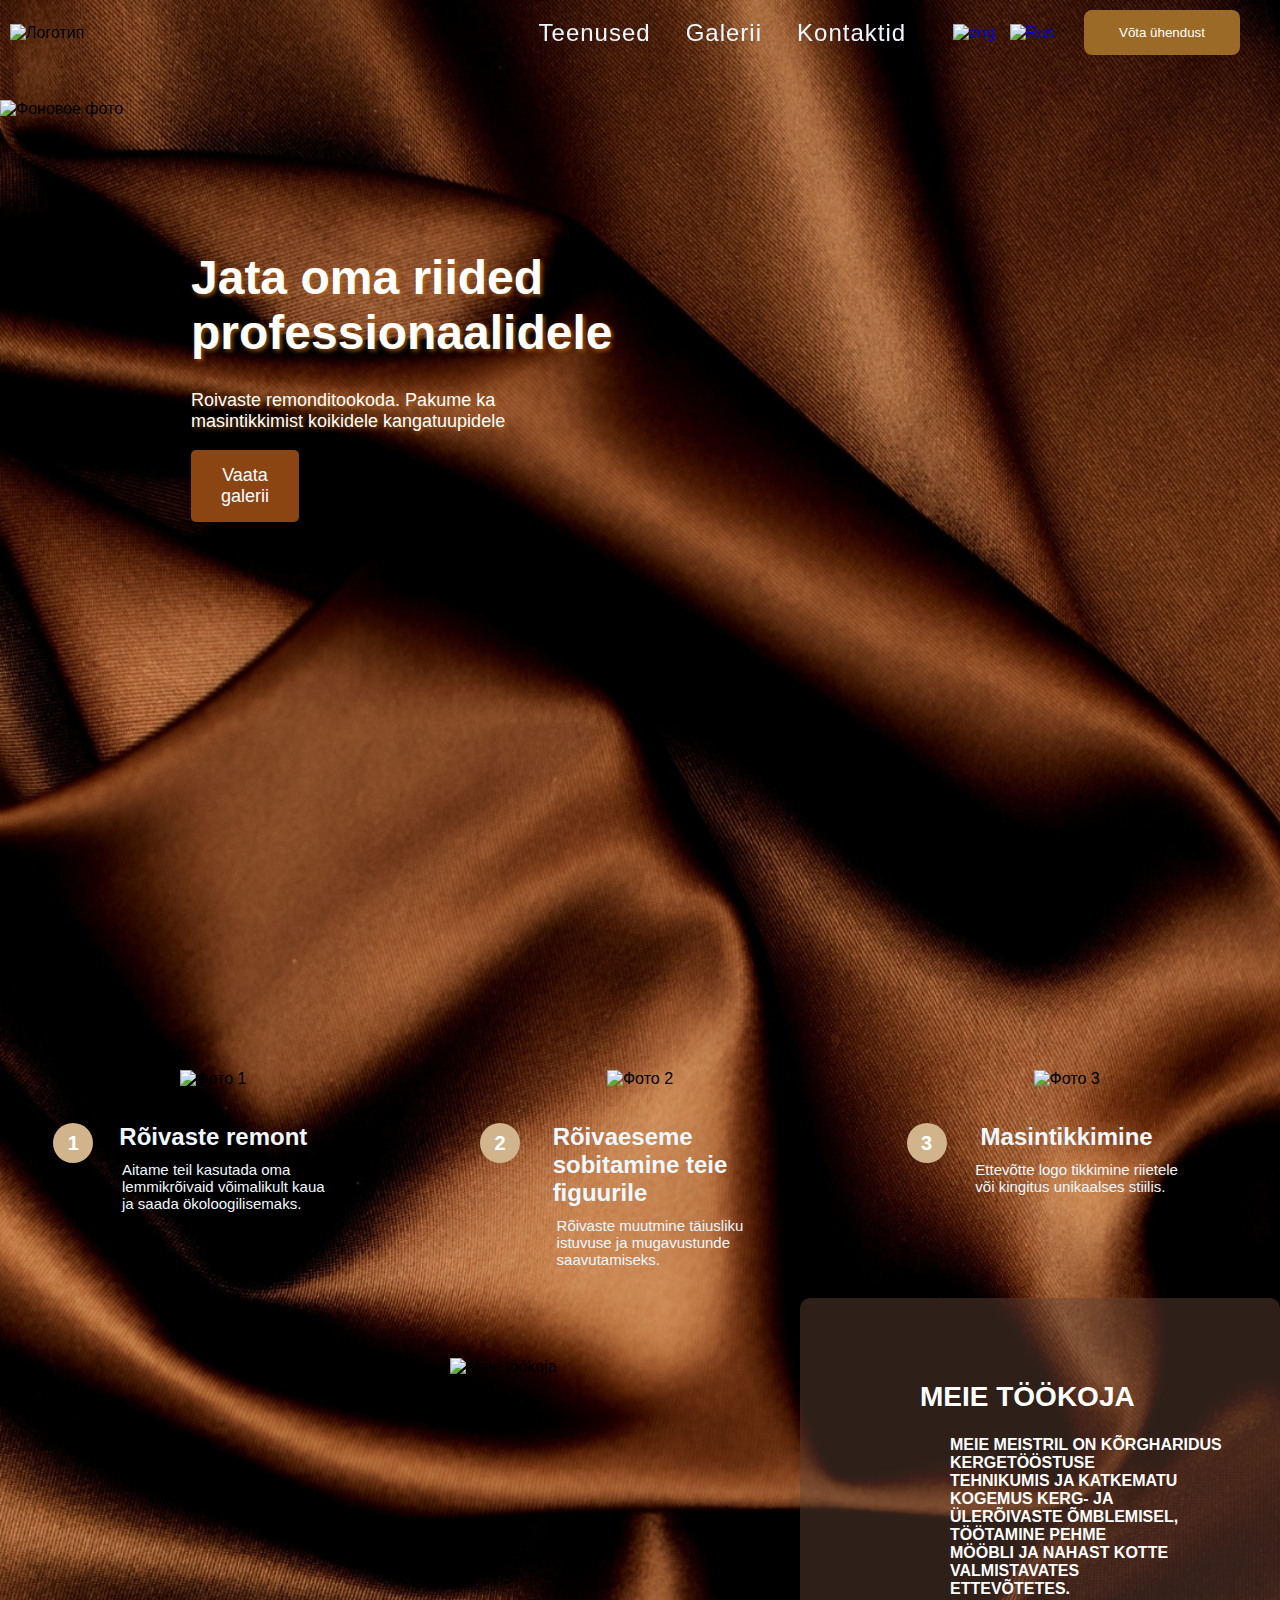
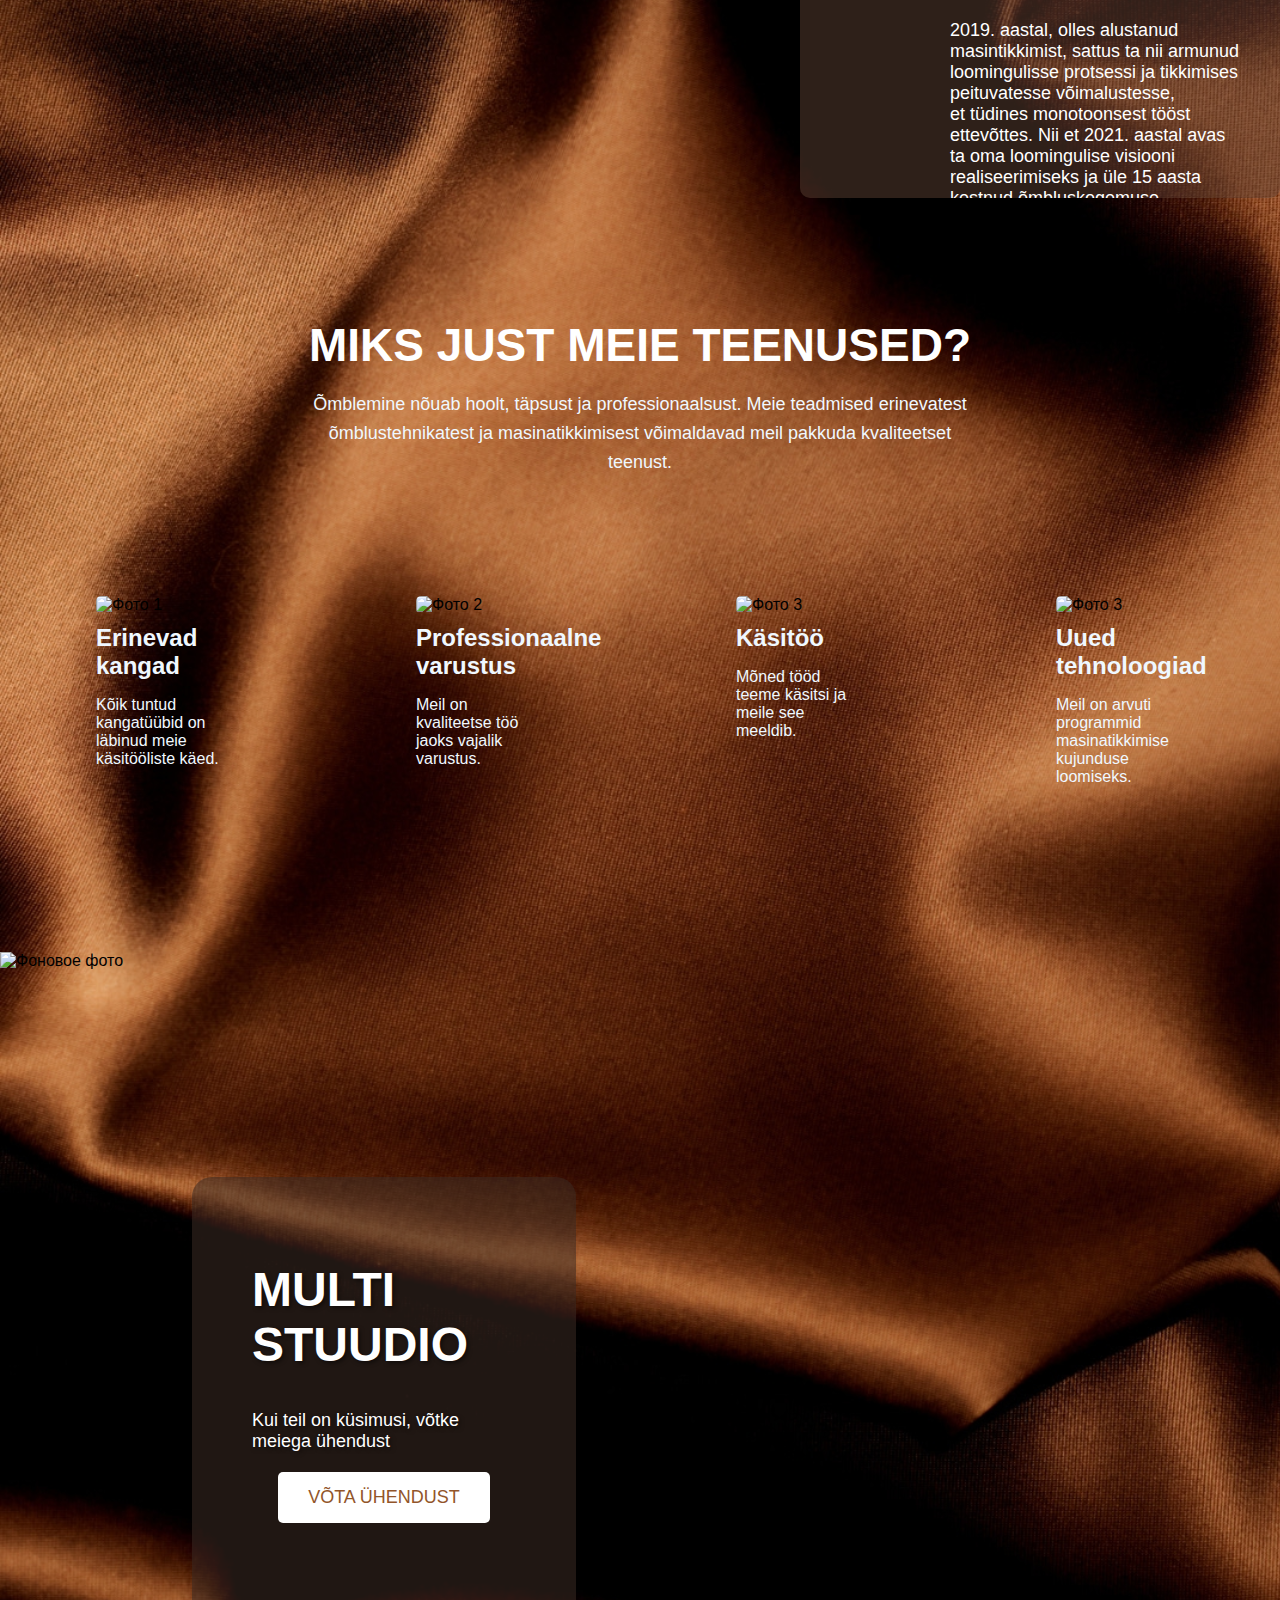
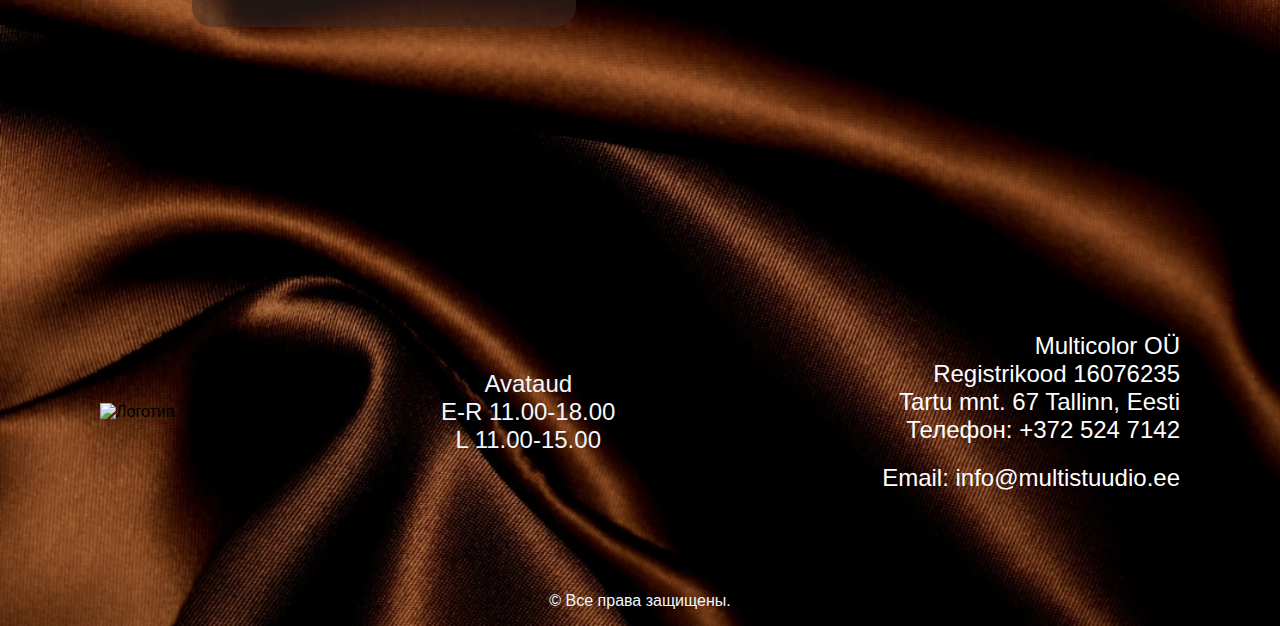
==== index.html @ aba57569 "Update and rename index.php to index.html" ====
<!DOCTYPE html>
<html lang="et">

<head>
    <meta charset="UTF-8">
    <meta name="viewport" content="width=device-width, initial-scale=1.0">
    <link rel="stylesheet" href="css/index.css">
    <title>Multicolor</title>
    <style>
        
    </style>
</head>

<body>
<!--<div id="video-container">
        <video id="myVideo" width="80%" height="auto" autoplay muted loop>
            <source src="pictures/multicolor Render.mp4" type="video/mp4">
            Your browser does not support the video tag.
        </video>
    </div>-->

    <header>
        <img src="logo/multicolor white.png" alt="Логотип" id="logo">
        <nav>
            <!--<a href="#">Avaleht</a>-->
            <!--<a href="#">Meist</a>-->
            <a href="#">Teenused</a>
            <a href="#">Galerii</a>
            <a href="#">Kontaktid</a>
        </nav>

        <a href="#" onclick="changeLanguage('ru')" class="language-link" id="ruLink">
        <img src="logo/russia.png" alt="Rus" class="flag-icon">
        </a>
        <a href="#" onclick="changeLanguage('en')" class="language-link" id="enLink">
        <img src="logo/united-kingdom.png" alt="eng"  class="flag-icon">
        </a>

        <button id="contact-button" onclick="openContactPage()">Võta ühendust</button>
    </header>


    <div id="gallery">
        <div class="background-photo">
            <img src="pictures/lg!yrd.jpg" alt="Фоновое фото">
            <div class="photo-overlay">
                <div class="photo-text">Jata oma riided<br> professionaalidele</div>
                <p class="text-photo">Roivaste remonditookoda. Pakume ka<br> masintikkimist koikidele kangatuupidele</p>
                <button id="gallery-button">Vaata galerii</button>
            </div>
        </div>
    </div>

<!-- первый блок с тремя фотографиями -->
<div class="photo-container">
    <div class="photo">
        
        <img src="pictures/remont.png" alt="Фото 1">
        <div class="photo-circle">1</div>
        <div class="photo-text1">Rõivaste remont</div>
        <p>Aitame teil kasutada oma<br> lemmikrõivaid võimalikult kaua<br> ja saada ökoloogilisemaks.</p>
    </div>
    <div class="photo">
        <img src="pictures/figura.png" alt="Фото 2">
        <div class="photo-circle">2</div>
        <div class="photo-text1">Rõivaeseme<br> sobitamine teie<br> figuurile</div>
        <p>Rõivaste muutmine täiusliku<br> istuvuse ja mugavustunde<br> saavutamiseks.</p>
    </div>
    <div class="photo">
        <img src="pictures/embroid.png" alt="Фото 3">
        <div class="photo-circle">3</div>
        <div class="photo-text1">Masintikkimine</div>
        <p>Ettevõtte logo tikkimine riietele<br> või kingitus unikaalses stiilis.</p>
    </div>
</div>

<div class="side-by-side-block">
    <div class="image-container">
        <img src="pictures/too.png" alt="Meie töökoja">
    </div>
    <div class="side-by-side-content">
        <div class="side-by-side-text">
            <h2>Meie töökoja</h2>
            <h4>Meie meistril on kõrgharidus kergetööstuse<br> tehnikumis ja katkematu kogemus kerg- ja<br> ülerõivaste õmblemisel, töötamine pehme<br> mööbli ja nahast kotte valmistavates<br> ettevõtetes.</h4>
            <p>2019. aastal, olles alustanud masintikkimist, sattus ta nii armunud<br> loomingulisse protsessi ja tikkimises peituvatesse võimalustesse,<br> et tüdines monotoonsest tööst ettevõttes. Nii et 2021. aastal avas<br> ta oma loomingulise visiooni realiseerimiseks ja üle 15 aasta<br> kestnud õmbluskogemuse kasutamiseks autoriõmblustöökoja.</p>
        </div>
        <button class="vaata-button">Vaata rohkem</button>
    </div>
</div>




        <!-- блок с заголовком и текстом по середине блока -->
        <div class="centered-block">
            <h2>Miks just meie teenused?</h2>
            <p>Õmblemine nõuab hoolt, täpsust ja professionaalsust. Meie teadmised erinevatest<br> õmblustehnikatest ja
                 masinatikkimisest võimaldavad meil pakkuda kvaliteetset<br> teenust.</p>
        </div>
    </div>

    <div class="photo-container1">
            <div class="photo1">
                <img src="pictures/zaplatka.png" alt="Фото 1">
                
                <div class="photo-text2">Erinevad kangad</div>
                <p style="color:aliceblue;">Kõik tuntud kangatüübid on läbinud meie käsitööliste käed.</p>
            </div>
            <div class="photo1">
                <img src="pictures/masqnka.png" alt="Фото 2">
                <div class="photo-text2">Professionaalne varustus</div>
                <p style="color:aliceblue;">Meil on kvaliteetse töö jaoks vajalik varustus.</p>
            </div>
            <div class="photo1">
                <img src="pictures/igla.png" alt="Фото 3">
                <div class="photo-text2">Käsitöö</div>
                <p style="color:aliceblue;">Mõned tööd teeme käsitsi ja meile see meeldib.</p>
            </div>
            <div class="photo1">
                <img src="pictures/noznicq.png" alt="Фото 3">
                <div class="photo-text2">Uued tehnoloogiad</div>
                <p style="color:aliceblue;">Meil on arvuti programmid masinatikkimise kujunduse loomiseks.</p>
            </div>
            <!--<div class="photo1">
                <img src="pictures/maniken.png" alt="Фото 3">
                <div class="photo-text2">Tagasiside</div>
                <p style="color:aliceblue;">Kasutame kaasaegset tehnoloogiat klientidega suhtlemiseks.</p>
            </div>-->
        </div>


        <div id="gallery3">
        <div class="background-photo3">
            <img src="pictures/lg!yrd.jpg" alt="Фоновое фото">
            <div class="photo-overlay3">
                <div class="photo-text3">MULTI STUUDIO</div>
                <p class="text-photo3">Kui teil on küsimusi, võtke meiega ühendust</p>
                <button id="gallery-button3">VÕTA ÜHENDUST</button>
            </div>
        </div>
    </div>
    

    <footer>
        <div class="footer-content">
            <div class="footer-logo">
                <!-- Замените src на путь к вашему логотипу -->
                <img src="./logo/Multicolor-Logo-Main-Small.png" alt="Логотип">
            </div>
            <p style="font-size: 24px; color:aliceblue;">Avataud<br>E-R 11.00-18.00<br> L 11.00-15.00</p>
            <div class="footer-data">
                <p>Multicolor OÜ</p>
                <p>Registrikood 16076235</p>
                <p>Tartu mnt. 67 Tallinn, Eesti</p>
                <p>Телефон: +372 524 7142</p>
                <p>Email: info@multistuudio.ee</p>
            </div>
        </div>
    </footer>
    <p class="text-center">&copy; <?php echo date("Y"); ?> Все права защищены.</p>

    <script src="js/index.js" defer></script>
</body>
</html>
---- css/index.css ----
body {
    font-family: Arial, sans-serif;
    margin: 0;
    padding: 0;
    box-sizing: border-box;
    background-color: #f8f8f8;
    background-image: url('tkan-korichnevaya-tekstura3.jpg'); /* Путь к изображению */
    background-size: cover; /* Растягиваем изображение, чтобы покрыть всю область */
    /*background-position: center; /* Позиционируем изображение по центру */
    /*background-repeat: no-repeat; /* Запрещаем повторение изображения */
}
/*video vna4ale*/
#video-container {
    position: fixed;
    top: 0;
    left: 0;
    width: 100%;
    height: 100%;
    z-index: 9999;
}

#myVideo {
    width: 100%;
    height: auto;
    object-fit: cover;
    transition: opacity 2s ease;
}

#content-container {
    position: relative;
    z-index: 1;
    background-color: #f8f8f8;
    padding-top: 50px; /* Поднимаем контент, чтобы он не перекрывался видео */
}

header {
    position: fixed;
    top: 0;
    left: 0;
    width: 100%;
    /*background-color: transparent;*/
    padding: 10px;
    display: flex;
    justify-content: space-between;
    align-items: center;
    z-index: 1;
    transition: background-color 0.3s ease;
}

#logo {
    width: 200px;
    height: auto;
    margin-right: 50px;
}

nav {
    display: flex;
    font-size: 24px;

}

nav a {
    margin-right: 15px;
    text-decoration: none;
    color:aliceblue;
    font-family: 'Segoe UI', Tahoma, Geneva, Verdana, sans-serif; /* Пример красивого шрифта */
    letter-spacing: 1px; /* Расстояние между буквами */
    transition: color 0.3s ease; /* Плавное изменение цвета при наведении */
}

nav a:hover {
    color: #9c6a27; /* Цвет при наведении */
}


/* flag */
.language-links {
    display: flex;
}

.language-link {
    margin: -190px; /* Расстояние между флагами, настройте под ваши требования */
    transition: opacity 0.5s ease; /* Плавное изменение прозрачности при клике */
}

.flashing {
    animation: flashing 1s infinite alternate; /* Анимация для мигания */
}

@keyframes flashing {
    from {
        opacity: 1; /* Начальная прозрачность */
    }
    to {
        opacity: 0.5; /* Прозрачность при мигании */
    }
}

.flag-icon {
    width: 30px; /* Размер флага, можно настроить под ваши требования */
    height: auto;
}

#contact-button {
    background-color: #9c6a27; /* Светло-коричневый цвет */
    color: white;
    padding: 15px 35px; /* Увеличиваем размер кнопки */
    border: none;
    border-radius: 8px; /* Закругляем углы */
    cursor: pointer;
    margin-right: 50px; /* Уменьшаем отступ справа */
    transition: background-color 0.3s ease; /* Плавное изменение цвета при наведении */
}

#contact-button:hover {
    background-color: #8B4513; /* Изменяем цвет при наведении */
}

nav a:not(:last-child) {
    margin-right: 35px;
}

body.scrolled header {
    background-color: #604335;
}

/* Ваш стиль для заголовка и фона */
#gallery {
    position: relative;
    margin-top: 100px; /* Регулируйте значение согласно вашим потребностям */
}

.background-photo {
    position: relative;
    width: 100%;
    height: 100vh;
    overflow: hidden;
}

.background-photo img {
    width: 100%;
    height: auto;
    object-fit: cover;
}

.photo-overlay {
    position: absolute;
    top: 50%;
    left: 50%;
    transform: translate(-50%, -50%);
    text-align: center;
    color: #fff; /* белый текст, чтобы соответствовать фото */
}

.photo-text {
    font-size: 48px; /* Увеличиваем размер шрифта */
    font-weight: bold;
    margin-bottom: 30px; /* Увеличиваем отступ снизу */
    margin-right: 420px; /* Смещаем влево */
    margin-top: -300px; /* Поднимаем вверх (отрицательное значение) */
    color: #ffffff; /* Цвет текста (например, оранжевый) */
    text-shadow: 2px 2px 4px rgba(185, 103, 26, 0.781); /* Тень текста */
    text-align: justify; /* Выравниваем текст по ширине */
}

.text-photo {
    font-size: 18px; /* Увеличиваем размер шрифта */
    /*margin-bottom: 30px; /* Увеличиваем отступ снизу */
    margin-right: 220px; /* Смещаем влево */
    /*margin-top: -100px; /* Поднимаем вверх (отрицательное значение) */
    color: #ffffff; /* Цвет текста (например, оранжевый) */
    text-shadow: 2px 2px 4px rgba(185, 103, 26, 0.781); /* Тень текста */
    text-align: justify; /* Выравниваем текст по ширине */
}



#gallery-button {
    background-color: #8B4513;
    color: #fff;
    padding: 15px 30px;
    border: none;
    border-radius: 5px;
    cursor: pointer;
    font-size: 18px;
    margin-right: 790px; /* Смещаем влево */
    
}

/**/
.photo-container {
    display: flex;
    justify-content: space-around;
}

.photo {
    text-align: center;
    margin: 20px;
    display: flex;
    flex-direction: column;
    align-items: center;
}

.photo img {
    max-width: 50%;
    height: auto;
    margin-bottom: 15px; /* Отступ от картинки */
    margin-top: 50px;
}

.photo-circle {
    width: 40px;
    height: 40px;
    background-color: #D2B48C;
    color: white;
    border-radius: 50%;
    display: flex;
    justify-content: center;
    align-items: center;
    font-size: 20px;
    font-weight: bold;
    margin-right: 280px; /* Расстояние между цифрой и заголовком */
    margin-bottom: -50px;
    margin-top: 20px;
}

.photo-text1 {
    font-size: 24px;
    font-weight: bold;
    margin-top: 10px;
    text-align: center;
    text-align: justify;
    color:aliceblue;
}

.photo p {
    text-align: justify;
    margin: 10px 0;
    font-size: 15px;
   margin-left: 20px;
   color:aliceblue;
}

/* Пример использования красивого шрифта (вам нужно подключить этот шрифт к своему проекту) */
.photo-text1, .photo p {
    font-family: 'Segoe UI', Tahoma, Geneva, Verdana, sans-serif;
}


/**/
/* Ваш стиль для заголовка и фона */

.side-by-side-block {
    /*margin: 20px;*/
    background-color: #6043357a;
    border-radius: 10px;
    overflow: hidden;
    height: 500px; /* Высота увеличена, подберите значение по вашему желанию */
    margin-left: 800px; /*  отступ для смещения влево */
   
}
.side-by-side-content {
    flex: 1;
    display: flex;
    flex-direction: column;
    padding: 20px;
    margin-top: 40px;
    margin-left: 100px;
}


.image-container img {
    width: 440px;
    height: 300px;
    object-fit: cover;
    position: absolute; /* Добавлено позиционирование */
    left: 450px; /* Отрицательный отступ для выхода за пределы блока */
    margin-top: 60px;
}

.side-by-side-text {
    margin-bottom: 15px;
    color: white;
}
.side-by-side-text h4 {
    text-transform: uppercase;
    margin-left: 30px; /* Левый отступ для заголовка */
    color: white;
}


.side-by-side-text h2 {
    font-size: 28px;
    text-transform: uppercase;
    color: white;
}

.side-by-side-text p {
    font-size: 18px;
    margin-left: 30px; /* Левый отступ для заголовка */
    color: white;
}

.vaata-button {
    background-color: #D2B48C;
    color: white;
    padding: 14px 26px; /* Уменьшил отступы кнопки */
    border: none;
    border-radius: 5px;
    cursor: pointer;
    font-size: 14px;
    align-self: flex-start; /* Размещаем кнопку в начале блока (под текстом) */
    transition: background-color 0.3s ease;
}

.vaata-button:hover {
    background-color: #B08E57;
}


/* Ваш стиль для заголовка и фона */

.centered-block {
    text-align: center;
    margin-top: 120px;
    margin-bottom: 120px;
}

.centered-block h2 {
    font-size: 46px;
    font-weight: bold;
    color: #ffffff; /* Коричневый цвет, соответствующий заголовку */
    margin-bottom: 10px;
    font-family: 'Arial', sans-serif; /* Шрифт заголовка */
    text-transform: uppercase; /* Преобразование текста заголовка в верхний регистр */
    

}

.centered-block p {
    font-size: 18px;
    margin-bottom: 20px;
    line-height: 1.6; /* Междустрочный интервал для лучшей читаемости */
    color:aliceblue; /* Цвет текста */
    font-family: 'Helvetica', sans-serif; /* Шрифт текста */
}

/**/
.photo-container1 {
    display: flex;
    justify-content: space-around;
    flex-wrap: wrap;
    margin-top: 20px;
}

.photo1 {
    width: 10%;
    margin-bottom: 50px;
}

.photo1 img {
    width: 50%;
    height: auto;
    border-radius: 5px;
}

.photo-text2 {
    margin-top: 10px;
    font-size: 24px;
    font-weight: bold;
    color:aliceblue;
}

.small-text1 {
    font-size: 18px;
}

/*иконки с текстом */
#gallery3 {
    position: relative;
    margin-top: 100px;
}

.background-photo3 {
    position: relative;
    width: 100%;
    height: 100vh;
    overflow: hidden;
}

.background-photo3 img {
    width: 100%;
    height: auto;
    object-fit: cover;
}

.photo-overlay3 {
    position: absolute;
    top: 25%;
    left: 15%; /* Отступ от левого края на 25% ширины фотографии */
    width: 30%; /* 50% ширины фотографии */
    height: 50%; /* 100% высоты фотографии */
    background-color: rgba(60, 43, 35, 0.541); /* Черный полупрозрачный фон */
    display: flex;
    flex-direction: column;
    justify-content: center;
    align-items: center; /* Центрируем по обеим осям */
    padding: 60px;
    box-sizing: border-box;
    border-radius: 20px; /* Задаем радиус для полукруглых углов */
}

.overlay-container {
    background-color: #8B4513; /* Цвет заднего фона внутри квадрата */
    padding: 20px;
    border-radius: 10px; /* Закругленные углы */
    box-sizing: border-box;
}

.photo-text3,
.text-photo3,
#gallery-button3 {
    margin-bottom: 20px;
    color: #fff;
}

.photo-text3 {
    font-size: 48px;
    font-weight: bold;
    text-shadow: 2px 2px 4px rgba(0, 0, 0, 0.5);
}

.text-photo3 {
    font-size: 18px;
    text-shadow: 2px 2px 4px rgba(0, 0, 0, 0.5);
}

#gallery-button3 {
    background-color: #fff;
    color: #92552a;
    padding: 15px 30px;
    border: none;
    border-radius: 5px;
    cursor: pointer;
    font-size: 18px;
    transition: background-color 0.3s ease;
}

#gallery-button3:hover {
    background-color: #654321;
}

/* Ваш стиль для заголовка и фона */
footer {
    background-color: #f8f8f800; /* Цвет фона футера */
    padding: 80px 100px;
    text-align: center;
}

.footer-content {
    display: flex;
    justify-content: space-between;
    align-items: center;
}

.footer-logo img {
    max-width: 400px; /* Регулируйте размер логотипа */
}

.footer-data {
    text-align: right;
}

.footer-data p {
    margin: 0;
    font-size: 24px;
    color: #ffffff; /* Цвет текста футера */
}

footer p:last-child {
    margin-top: 20px; /* Добавляет отступ между блоками */
}

.text-center {
    text-align: center;
    margin-top: 20px; /* Если нужен отступ сверху */
    color:aliceblue;
}
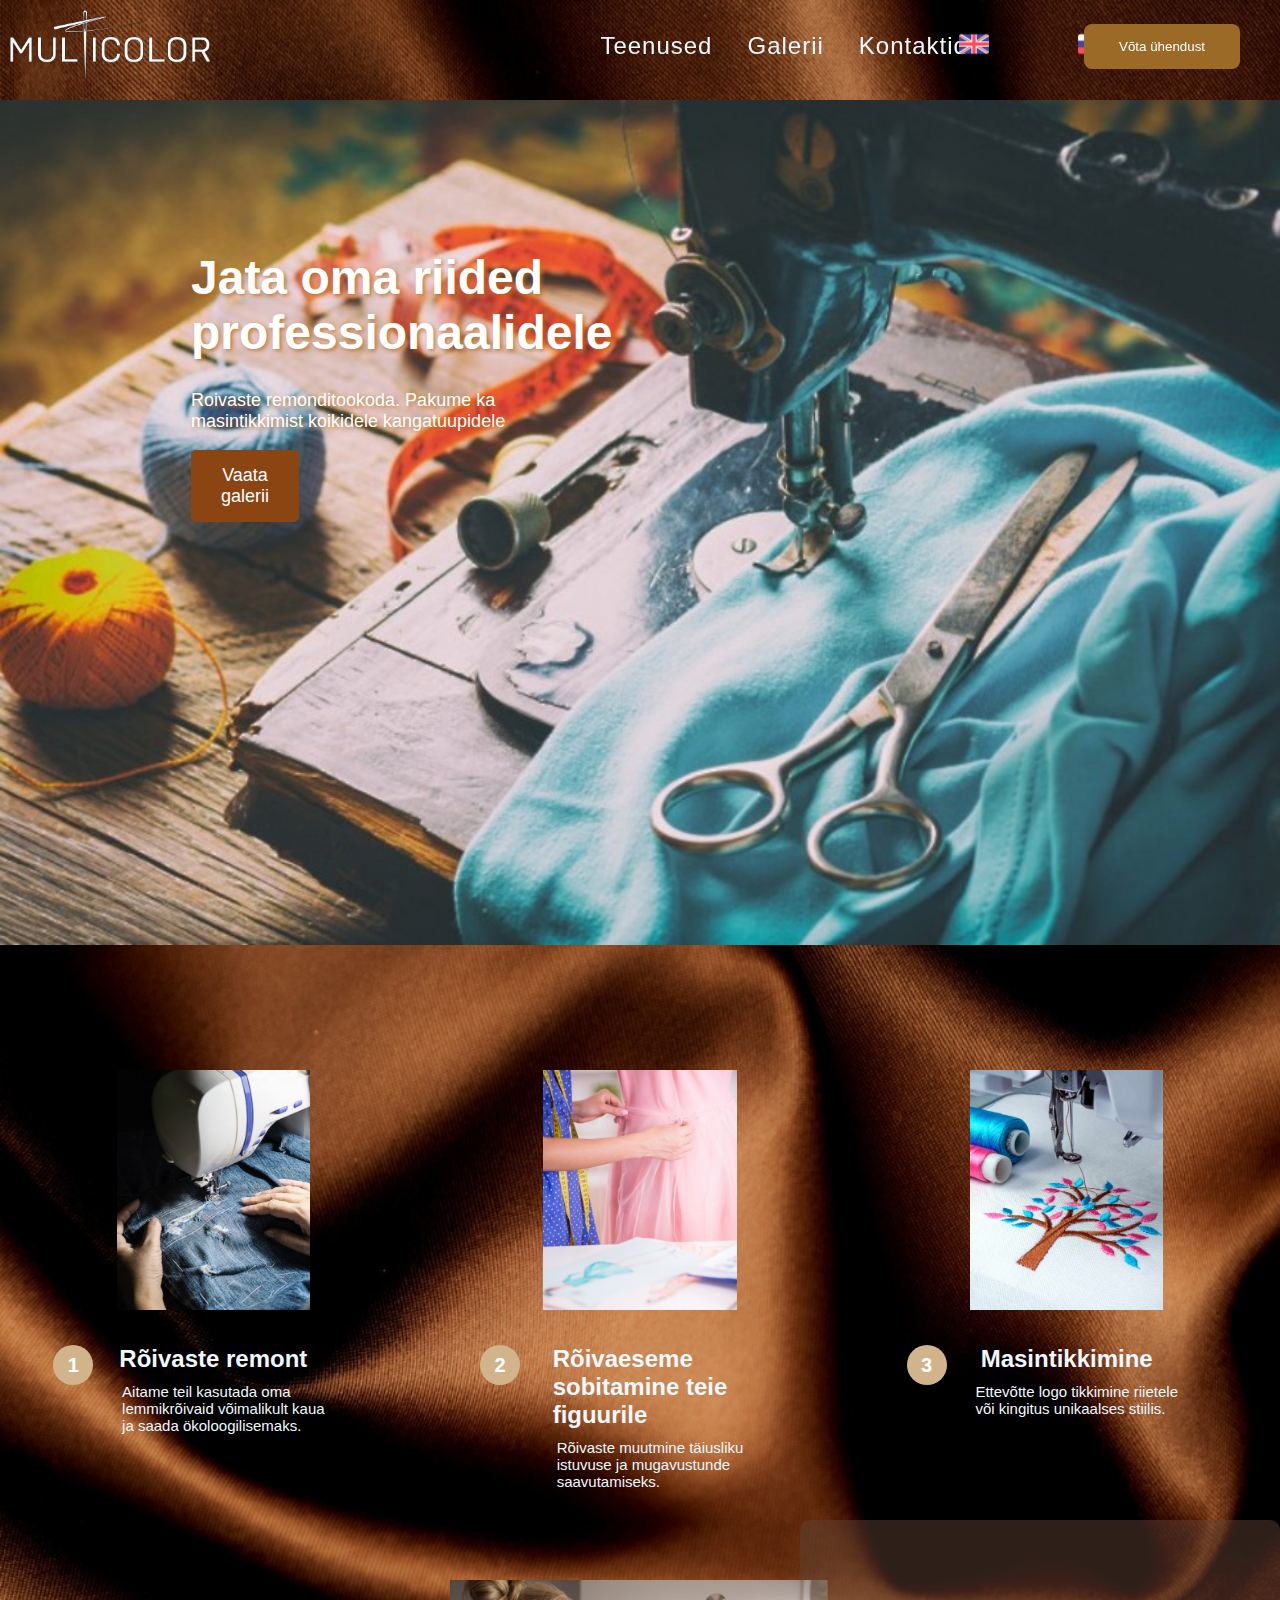
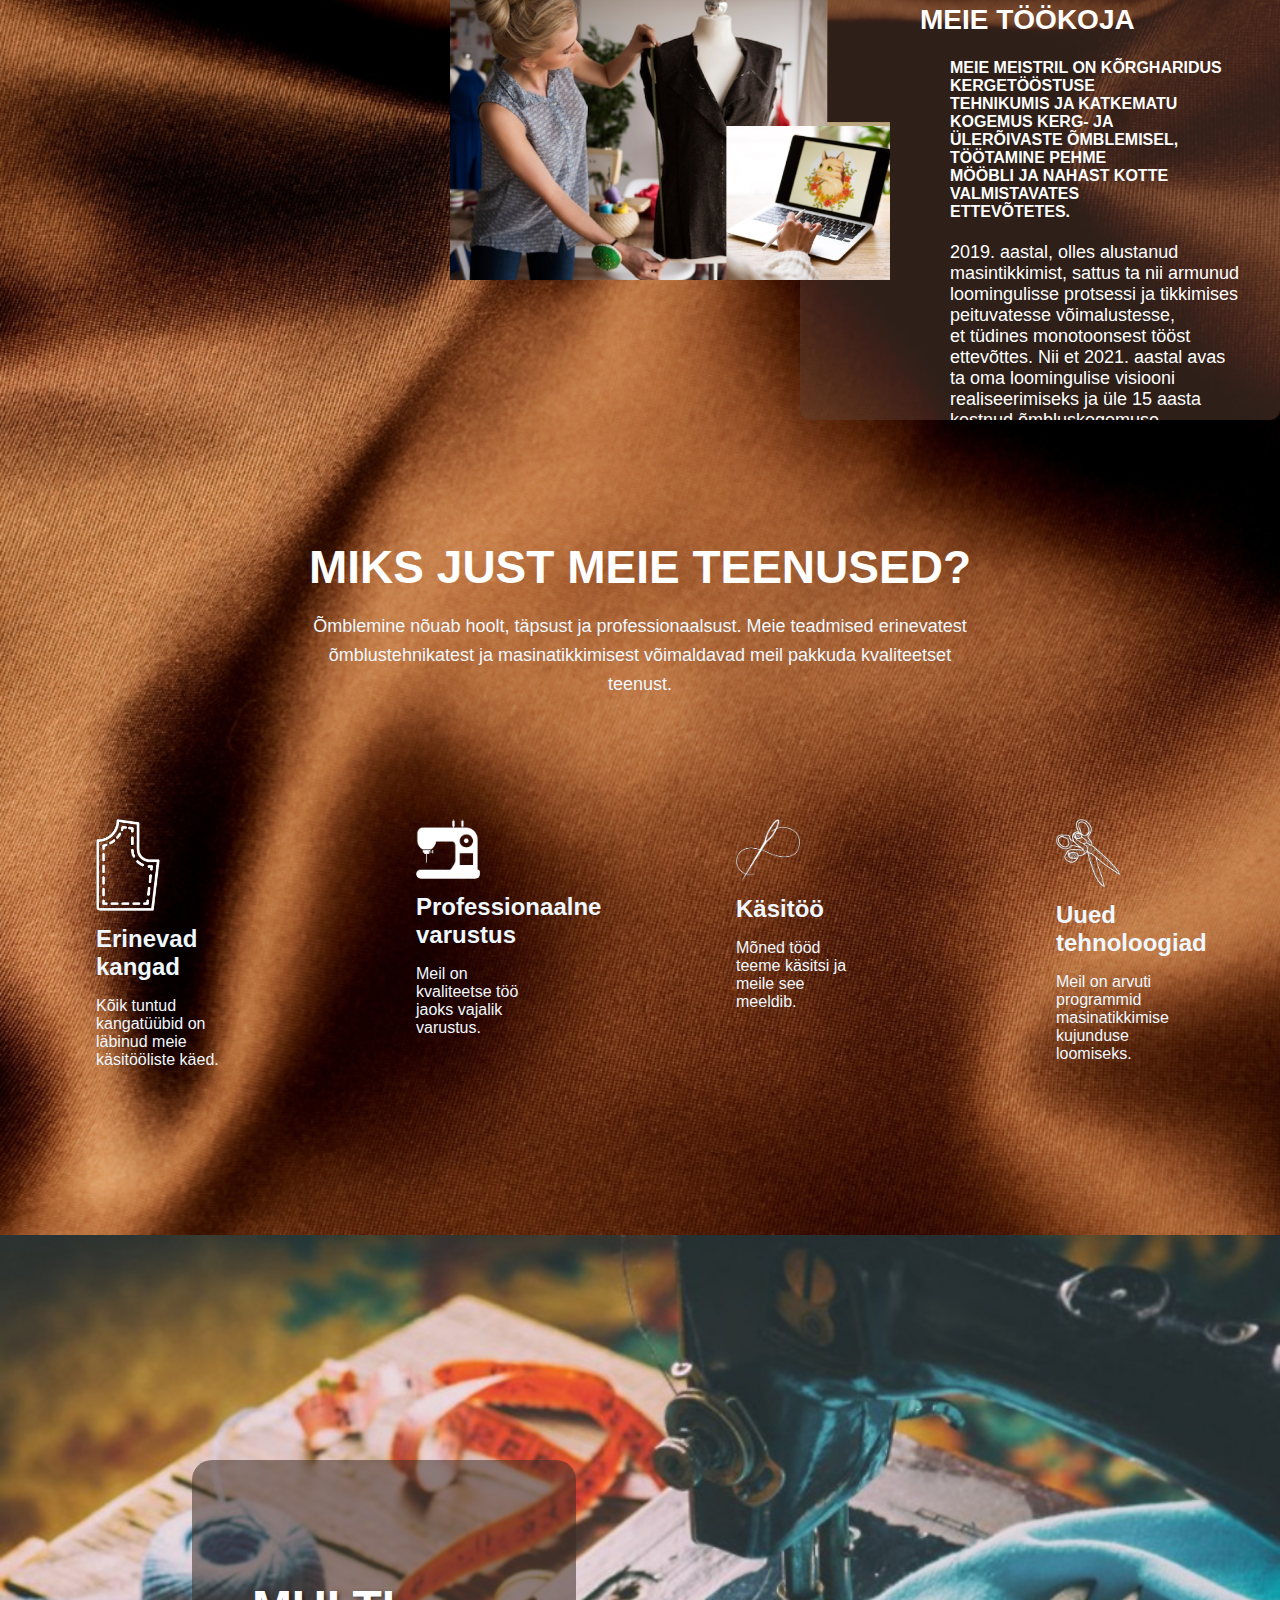
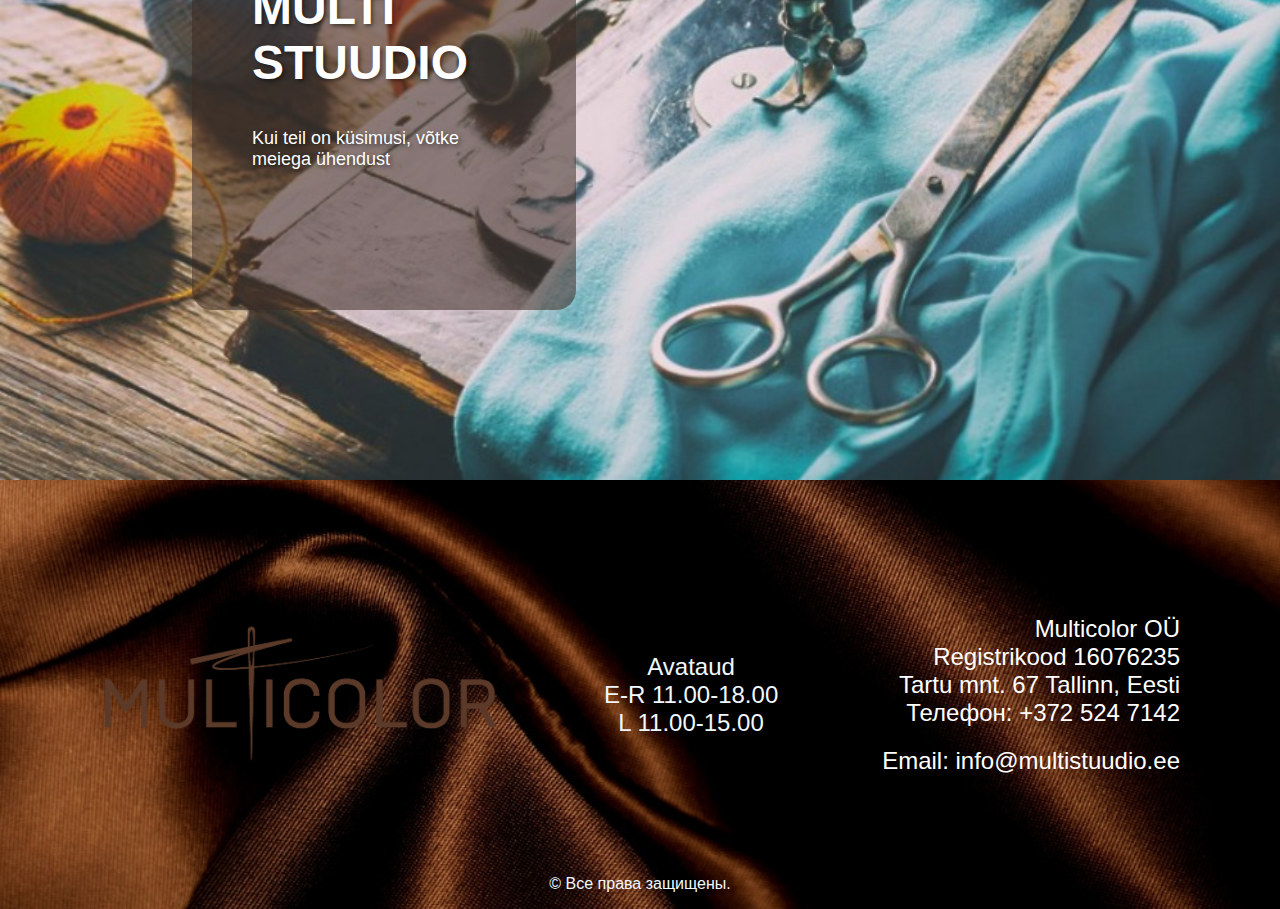
==== commit b472df3a: "Update and rename index.php to index.html" ====
--- a/index.html
+++ b/index.html
@@ -20,13 +20,15 @@
     </div>-->
 
     <header>
-        <img src="logo/multicolor white.png" alt="Логотип" id="logo">
+    <a href="index.php">
+    <img src="logo/multicolor white.png" alt="Логотип" id="logo">
+    </a>
         <nav>
             <!--<a href="#">Avaleht</a>-->
             <!--<a href="#">Meist</a>-->
-            <a href="#">Teenused</a>
-            <a href="#">Galerii</a>
-            <a href="#">Kontaktid</a>
+            <a href="teenused.php">Teenused</a>
+            <a href="galleri.php">Galerii</a>
+            <a href="kontaktid.php">Kontaktid</a>
         </nav>
 
         <a href="#" onclick="changeLanguage('ru')" class="language-link" id="ruLink">
@@ -84,7 +86,9 @@
             <h4>Meie meistril on kõrgharidus kergetööstuse<br> tehnikumis ja katkematu kogemus kerg- ja<br> ülerõivaste õmblemisel, töötamine pehme<br> mööbli ja nahast kotte valmistavates<br> ettevõtetes.</h4>
             <p>2019. aastal, olles alustanud masintikkimist, sattus ta nii armunud<br> loomingulisse protsessi ja tikkimises peituvatesse võimalustesse,<br> et tüdines monotoonsest tööst ettevõttes. Nii et 2021. aastal avas<br> ta oma loomingulise visiooni realiseerimiseks ja üle 15 aasta<br> kestnud õmbluskogemuse kasutamiseks autoriõmblustöökoja.</p>
         </div>
+        <a href="galleri.php">
         <button class="vaata-button">Vaata rohkem</button>
+        </a>
     </div>
 </div>
 
@@ -135,7 +139,7 @@
             <div class="photo-overlay3">
                 <div class="photo-text3">MULTI STUUDIO</div>
                 <p class="text-photo3">Kui teil on küsimusi, võtke meiega ühendust</p>
-                <button id="gallery-button3">VÕTA ÜHENDUST</button>
+                <!--<button id="gallery-button3">VÕTA ÜHENDUST</button>-->
             </div>
         </div>
     </div>
@@ -145,7 +149,9 @@
         <div class="footer-content">
             <div class="footer-logo">
                 <!-- Замените src на путь к вашему логотипу -->
+                <a href="index.php">
                 <img src="./logo/Multicolor-Logo-Main-Small.png" alt="Логотип">
+                </a>
             </div>
             <p style="font-size: 24px; color:aliceblue;">Avataud<br>E-R 11.00-18.00<br> L 11.00-15.00</p>
             <div class="footer-data">
--- a/css/index.css
+++ b/css/index.css
@@ -1,488 +1,488 @@
-body {
-    font-family: Arial, sans-serif;
-    margin: 0;
-    padding: 0;
-    box-sizing: border-box;
-    background-color: #f8f8f8;
-    background-image: url('tkan-korichnevaya-tekstura3.jpg'); /* Путь к изображению */
-    background-size: cover; /* Растягиваем изображение, чтобы покрыть всю область */
-    /*background-position: center; /* Позиционируем изображение по центру */
-    /*background-repeat: no-repeat; /* Запрещаем повторение изображения */
-}
-/*video vna4ale*/
-#video-container {
-    position: fixed;
-    top: 0;
-    left: 0;
-    width: 100%;
-    height: 100%;
-    z-index: 9999;
-}
-
-#myVideo {
-    width: 100%;
-    height: auto;
-    object-fit: cover;
-    transition: opacity 2s ease;
-}
-
-#content-container {
-    position: relative;
-    z-index: 1;
-    background-color: #f8f8f8;
-    padding-top: 50px; /* Поднимаем контент, чтобы он не перекрывался видео */
-}
-
-header {
-    position: fixed;
-    top: 0;
-    left: 0;
-    width: 100%;
-    /*background-color: transparent;*/
-    padding: 10px;
-    display: flex;
-    justify-content: space-between;
-    align-items: center;
-    z-index: 1;
-    transition: background-color 0.3s ease;
-}
-
-#logo {
-    width: 200px;
-    height: auto;
-    margin-right: 50px;
-}
-
-nav {
-    display: flex;
-    font-size: 24px;
-
-}
-
-nav a {
-    margin-right: 15px;
-    text-decoration: none;
-    color:aliceblue;
-    font-family: 'Segoe UI', Tahoma, Geneva, Verdana, sans-serif; /* Пример красивого шрифта */
-    letter-spacing: 1px; /* Расстояние между буквами */
-    transition: color 0.3s ease; /* Плавное изменение цвета при наведении */
-}
-
-nav a:hover {
-    color: #9c6a27; /* Цвет при наведении */
-}
-
-
-/* flag */
-.language-links {
-    display: flex;
-}
-
-.language-link {
-    margin: -190px; /* Расстояние между флагами, настройте под ваши требования */
-    transition: opacity 0.5s ease; /* Плавное изменение прозрачности при клике */
-}
-
-.flashing {
-    animation: flashing 1s infinite alternate; /* Анимация для мигания */
-}
-
-@keyframes flashing {
-    from {
-        opacity: 1; /* Начальная прозрачность */
-    }
-    to {
-        opacity: 0.5; /* Прозрачность при мигании */
-    }
-}
-
-.flag-icon {
-    width: 30px; /* Размер флага, можно настроить под ваши требования */
-    height: auto;
-}
-
-#contact-button {
-    background-color: #9c6a27; /* Светло-коричневый цвет */
-    color: white;
-    padding: 15px 35px; /* Увеличиваем размер кнопки */
-    border: none;
-    border-radius: 8px; /* Закругляем углы */
-    cursor: pointer;
-    margin-right: 50px; /* Уменьшаем отступ справа */
-    transition: background-color 0.3s ease; /* Плавное изменение цвета при наведении */
-}
-
-#contact-button:hover {
-    background-color: #8B4513; /* Изменяем цвет при наведении */
-}
-
-nav a:not(:last-child) {
-    margin-right: 35px;
-}
-
-body.scrolled header {
-    background-color: #604335;
-}
-
-/* Ваш стиль для заголовка и фона */
-#gallery {
-    position: relative;
-    margin-top: 100px; /* Регулируйте значение согласно вашим потребностям */
-}
-
-.background-photo {
-    position: relative;
-    width: 100%;
-    height: 100vh;
-    overflow: hidden;
-}
-
-.background-photo img {
-    width: 100%;
-    height: auto;
-    object-fit: cover;
-}
-
-.photo-overlay {
-    position: absolute;
-    top: 50%;
-    left: 50%;
-    transform: translate(-50%, -50%);
-    text-align: center;
-    color: #fff; /* белый текст, чтобы соответствовать фото */
-}
-
-.photo-text {
-    font-size: 48px; /* Увеличиваем размер шрифта */
-    font-weight: bold;
-    margin-bottom: 30px; /* Увеличиваем отступ снизу */
-    margin-right: 420px; /* Смещаем влево */
-    margin-top: -300px; /* Поднимаем вверх (отрицательное значение) */
-    color: #ffffff; /* Цвет текста (например, оранжевый) */
-    text-shadow: 2px 2px 4px rgba(185, 103, 26, 0.781); /* Тень текста */
-    text-align: justify; /* Выравниваем текст по ширине */
-}
-
-.text-photo {
-    font-size: 18px; /* Увеличиваем размер шрифта */
-    /*margin-bottom: 30px; /* Увеличиваем отступ снизу */
-    margin-right: 220px; /* Смещаем влево */
-    /*margin-top: -100px; /* Поднимаем вверх (отрицательное значение) */
-    color: #ffffff; /* Цвет текста (например, оранжевый) */
-    text-shadow: 2px 2px 4px rgba(185, 103, 26, 0.781); /* Тень текста */
-    text-align: justify; /* Выравниваем текст по ширине */
-}
-
-
-
-#gallery-button {
-    background-color: #8B4513;
-    color: #fff;
-    padding: 15px 30px;
-    border: none;
-    border-radius: 5px;
-    cursor: pointer;
-    font-size: 18px;
-    margin-right: 790px; /* Смещаем влево */
-    
-}
-
-/**/
-.photo-container {
-    display: flex;
-    justify-content: space-around;
-}
-
-.photo {
-    text-align: center;
-    margin: 20px;
-    display: flex;
-    flex-direction: column;
-    align-items: center;
-}
-
-.photo img {
-    max-width: 50%;
-    height: auto;
-    margin-bottom: 15px; /* Отступ от картинки */
-    margin-top: 50px;
-}
-
-.photo-circle {
-    width: 40px;
-    height: 40px;
-    background-color: #D2B48C;
-    color: white;
-    border-radius: 50%;
-    display: flex;
-    justify-content: center;
-    align-items: center;
-    font-size: 20px;
-    font-weight: bold;
-    margin-right: 280px; /* Расстояние между цифрой и заголовком */
-    margin-bottom: -50px;
-    margin-top: 20px;
-}
-
-.photo-text1 {
-    font-size: 24px;
-    font-weight: bold;
-    margin-top: 10px;
-    text-align: center;
-    text-align: justify;
-    color:aliceblue;
-}
-
-.photo p {
-    text-align: justify;
-    margin: 10px 0;
-    font-size: 15px;
-   margin-left: 20px;
-   color:aliceblue;
-}
-
-/* Пример использования красивого шрифта (вам нужно подключить этот шрифт к своему проекту) */
-.photo-text1, .photo p {
-    font-family: 'Segoe UI', Tahoma, Geneva, Verdana, sans-serif;
-}
-
-
-/**/
-/* Ваш стиль для заголовка и фона */
-
-.side-by-side-block {
-    /*margin: 20px;*/
-    background-color: #6043357a;
-    border-radius: 10px;
-    overflow: hidden;
-    height: 500px; /* Высота увеличена, подберите значение по вашему желанию */
-    margin-left: 800px; /*  отступ для смещения влево */
-   
-}
-.side-by-side-content {
-    flex: 1;
-    display: flex;
-    flex-direction: column;
-    padding: 20px;
-    margin-top: 40px;
-    margin-left: 100px;
-}
-
-
-.image-container img {
-    width: 440px;
-    height: 300px;
-    object-fit: cover;
-    position: absolute; /* Добавлено позиционирование */
-    left: 450px; /* Отрицательный отступ для выхода за пределы блока */
-    margin-top: 60px;
-}
-
-.side-by-side-text {
-    margin-bottom: 15px;
-    color: white;
-}
-.side-by-side-text h4 {
-    text-transform: uppercase;
-    margin-left: 30px; /* Левый отступ для заголовка */
-    color: white;
-}
-
-
-.side-by-side-text h2 {
-    font-size: 28px;
-    text-transform: uppercase;
-    color: white;
-}
-
-.side-by-side-text p {
-    font-size: 18px;
-    margin-left: 30px; /* Левый отступ для заголовка */
-    color: white;
-}
-
-.vaata-button {
-    background-color: #D2B48C;
-    color: white;
-    padding: 14px 26px; /* Уменьшил отступы кнопки */
-    border: none;
-    border-radius: 5px;
-    cursor: pointer;
-    font-size: 14px;
-    align-self: flex-start; /* Размещаем кнопку в начале блока (под текстом) */
-    transition: background-color 0.3s ease;
-}
-
-.vaata-button:hover {
-    background-color: #B08E57;
-}
-
-
-/* Ваш стиль для заголовка и фона */
-
-.centered-block {
-    text-align: center;
-    margin-top: 120px;
-    margin-bottom: 120px;
-}
-
-.centered-block h2 {
-    font-size: 46px;
-    font-weight: bold;
-    color: #ffffff; /* Коричневый цвет, соответствующий заголовку */
-    margin-bottom: 10px;
-    font-family: 'Arial', sans-serif; /* Шрифт заголовка */
-    text-transform: uppercase; /* Преобразование текста заголовка в верхний регистр */
-    
-
-}
-
-.centered-block p {
-    font-size: 18px;
-    margin-bottom: 20px;
-    line-height: 1.6; /* Междустрочный интервал для лучшей читаемости */
-    color:aliceblue; /* Цвет текста */
-    font-family: 'Helvetica', sans-serif; /* Шрифт текста */
-}
-
-/**/
-.photo-container1 {
-    display: flex;
-    justify-content: space-around;
-    flex-wrap: wrap;
-    margin-top: 20px;
-}
-
-.photo1 {
-    width: 10%;
-    margin-bottom: 50px;
-}
-
-.photo1 img {
-    width: 50%;
-    height: auto;
-    border-radius: 5px;
-}
-
-.photo-text2 {
-    margin-top: 10px;
-    font-size: 24px;
-    font-weight: bold;
-    color:aliceblue;
-}
-
-.small-text1 {
-    font-size: 18px;
-}
-
-/*иконки с текстом */
-#gallery3 {
-    position: relative;
-    margin-top: 100px;
-}
-
-.background-photo3 {
-    position: relative;
-    width: 100%;
-    height: 100vh;
-    overflow: hidden;
-}
-
-.background-photo3 img {
-    width: 100%;
-    height: auto;
-    object-fit: cover;
-}
-
-.photo-overlay3 {
-    position: absolute;
-    top: 25%;
-    left: 15%; /* Отступ от левого края на 25% ширины фотографии */
-    width: 30%; /* 50% ширины фотографии */
-    height: 50%; /* 100% высоты фотографии */
-    background-color: rgba(60, 43, 35, 0.541); /* Черный полупрозрачный фон */
-    display: flex;
-    flex-direction: column;
-    justify-content: center;
-    align-items: center; /* Центрируем по обеим осям */
-    padding: 60px;
-    box-sizing: border-box;
-    border-radius: 20px; /* Задаем радиус для полукруглых углов */
-}
-
-.overlay-container {
-    background-color: #8B4513; /* Цвет заднего фона внутри квадрата */
-    padding: 20px;
-    border-radius: 10px; /* Закругленные углы */
-    box-sizing: border-box;
-}
-
-.photo-text3,
-.text-photo3,
-#gallery-button3 {
-    margin-bottom: 20px;
-    color: #fff;
-}
-
-.photo-text3 {
-    font-size: 48px;
-    font-weight: bold;
-    text-shadow: 2px 2px 4px rgba(0, 0, 0, 0.5);
-}
-
-.text-photo3 {
-    font-size: 18px;
-    text-shadow: 2px 2px 4px rgba(0, 0, 0, 0.5);
-}
-
-#gallery-button3 {
-    background-color: #fff;
-    color: #92552a;
-    padding: 15px 30px;
-    border: none;
-    border-radius: 5px;
-    cursor: pointer;
-    font-size: 18px;
-    transition: background-color 0.3s ease;
-}
-
-#gallery-button3:hover {
-    background-color: #654321;
-}
-
-/* Ваш стиль для заголовка и фона */
-footer {
-    background-color: #f8f8f800; /* Цвет фона футера */
-    padding: 80px 100px;
-    text-align: center;
-}
-
-.footer-content {
-    display: flex;
-    justify-content: space-between;
-    align-items: center;
-}
-
-.footer-logo img {
-    max-width: 400px; /* Регулируйте размер логотипа */
-}
-
-.footer-data {
-    text-align: right;
-}
-
-.footer-data p {
-    margin: 0;
-    font-size: 24px;
-    color: #ffffff; /* Цвет текста футера */
-}
-
-footer p:last-child {
-    margin-top: 20px; /* Добавляет отступ между блоками */
-}
-
-.text-center {
-    text-align: center;
-    margin-top: 20px; /* Если нужен отступ сверху */
-    color:aliceblue;
-}
+body {
+    font-family: Arial, sans-serif;
+    margin: 0;
+    padding: 0;
+    box-sizing: border-box;
+    background-color: #f8f8f8;
+    background-image: url('tkan-korichnevaya-tekstura3.jpg'); /* Путь к изображению */
+    background-size: cover; /* Растягиваем изображение, чтобы покрыть всю область */
+    /*background-position: center; /* Позиционируем изображение по центру */
+    /*background-repeat: no-repeat; /* Запрещаем повторение изображения */
+}
+/*video vna4ale*/
+#video-container {
+    position: fixed;
+    top: 0;
+    left: 0;
+    width: 100%;
+    height: 100%;
+    z-index: 9999;
+}
+
+#myVideo {
+    width: 100%;
+    height: auto;
+    object-fit: cover;
+    transition: opacity 2s ease;
+}
+
+#content-container {
+    position: relative;
+    z-index: 1;
+    background-color: #f8f8f8;
+    padding-top: 50px; /* Поднимаем контент, чтобы он не перекрывался видео */
+}
+
+header {
+    position: fixed;
+    top: 0;
+    left: 0;
+    width: 100%;
+    /*background-color: transparent;*/
+    padding: 10px;
+    display: flex;
+    justify-content: space-between;
+    align-items: center;
+    z-index: 1;
+    transition: background-color 0.3s ease;
+}
+
+#logo {
+    width: 200px;
+    height: auto;
+    margin-right: 50px;
+}
+
+nav {
+    display: flex;
+    font-size: 24px;
+
+}
+
+nav a {
+    margin-right: 15px;
+    text-decoration: none;
+    color:aliceblue;
+    font-family: 'Segoe UI', Tahoma, Geneva, Verdana, sans-serif; /* Пример красивого шрифта */
+    letter-spacing: 1px; /* Расстояние между буквами */
+    transition: color 0.3s ease; /* Плавное изменение цвета при наведении */
+}
+
+nav a:hover {
+    color: #9c6a27; /* Цвет при наведении */
+}
+
+
+/* flag */
+.language-links {
+    display: flex;
+}
+
+.language-link {
+    margin: -245px; /* Расстояние между флагами, настройте под ваши требования */
+    transition: opacity 0.5s ease; /* Плавное изменение прозрачности при клике */
+}
+
+.flashing {
+    animation: flashing 1s infinite alternate; /* Анимация для мигания */
+}
+
+@keyframes flashing {
+    from {
+        opacity: 1; /* Начальная прозрачность */
+    }
+    to {
+        opacity: 0.5; /* Прозрачность при мигании */
+    }
+}
+
+.flag-icon {
+    width: 30px; /* Размер флага, можно настроить под ваши требования */
+    height: auto;
+}
+
+#contact-button {
+    background-color: #9c6a27; /* Светло-коричневый цвет */
+    color: white;
+    padding: 15px 35px; /* Увеличиваем размер кнопки */
+    border: none;
+    border-radius: 8px; /* Закругляем углы */
+    cursor: pointer;
+    margin-right: 50px; /* Уменьшаем отступ справа */
+    transition: background-color 0.3s ease; /* Плавное изменение цвета при наведении */
+}
+
+#contact-button:hover {
+    background-color: #8B4513; /* Изменяем цвет при наведении */
+}
+
+nav a:not(:last-child) {
+    margin-right: 35px;
+}
+
+body.scrolled header {
+    background-color: #604335;
+}
+
+/* Ваш стиль для заголовка и фона */
+#gallery {
+    position: relative;
+    margin-top: 100px; /* Регулируйте значение согласно вашим потребностям */
+}
+
+.background-photo {
+    position: relative;
+    width: 100%;
+    height: 100vh;
+    overflow: hidden;
+}
+
+.background-photo img {
+    width: 100%;
+    height: auto;
+    object-fit: cover;
+}
+
+.photo-overlay {
+    position: absolute;
+    top: 50%;
+    left: 50%;
+    transform: translate(-50%, -50%);
+    text-align: center;
+    color: #fff; /* белый текст, чтобы соответствовать фото */
+}
+
+.photo-text {
+    font-size: 48px; /* Увеличиваем размер шрифта */
+    font-weight: bold;
+    margin-bottom: 30px; /* Увеличиваем отступ снизу */
+    margin-right: 420px; /* Смещаем влево */
+    margin-top: -300px; /* Поднимаем вверх (отрицательное значение) */
+    color: #ffffff; /* Цвет текста (например, оранжевый) */
+    text-shadow: 2px 2px 4px rgba(185, 103, 26, 0.781); /* Тень текста */
+    text-align: justify; /* Выравниваем текст по ширине */
+}
+
+.text-photo {
+    font-size: 18px; /* Увеличиваем размер шрифта */
+    /*margin-bottom: 30px; /* Увеличиваем отступ снизу */
+    margin-right: 220px; /* Смещаем влево */
+    /*margin-top: -100px; /* Поднимаем вверх (отрицательное значение) */
+    color: #ffffff; /* Цвет текста (например, оранжевый) */
+    text-shadow: 2px 2px 4px rgba(185, 103, 26, 0.781); /* Тень текста */
+    text-align: justify; /* Выравниваем текст по ширине */
+}
+
+
+
+#gallery-button {
+    background-color: #8B4513;
+    color: #fff;
+    padding: 15px 30px;
+    border: none;
+    border-radius: 5px;
+    cursor: pointer;
+    font-size: 18px;
+    margin-right: 790px; /* Смещаем влево */
+    
+}
+
+/**/
+.photo-container {
+    display: flex;
+    justify-content: space-around;
+}
+
+.photo {
+    text-align: center;
+    margin: 20px;
+    display: flex;
+    flex-direction: column;
+    align-items: center;
+}
+
+.photo img {
+    max-width: 50%;
+    height: auto;
+    margin-bottom: 15px; /* Отступ от картинки */
+    margin-top: 50px;
+}
+
+.photo-circle {
+    width: 40px;
+    height: 40px;
+    background-color: #D2B48C;
+    color: white;
+    border-radius: 50%;
+    display: flex;
+    justify-content: center;
+    align-items: center;
+    font-size: 20px;
+    font-weight: bold;
+    margin-right: 280px; /* Расстояние между цифрой и заголовком */
+    margin-bottom: -50px;
+    margin-top: 20px;
+}
+
+.photo-text1 {
+    font-size: 24px;
+    font-weight: bold;
+    margin-top: 10px;
+    text-align: center;
+    text-align: justify;
+    color:aliceblue;
+}
+
+.photo p {
+    text-align: justify;
+    margin: 10px 0;
+    font-size: 15px;
+   margin-left: 20px;
+   color:aliceblue;
+}
+
+/* Пример использования красивого шрифта (вам нужно подключить этот шрифт к своему проекту) */
+.photo-text1, .photo p {
+    font-family: 'Segoe UI', Tahoma, Geneva, Verdana, sans-serif;
+}
+
+
+/**/
+/* Ваш стиль для заголовка и фона */
+
+.side-by-side-block {
+    /*margin: 20px;*/
+    background-color: #6043357a;
+    border-radius: 10px;
+    overflow: hidden;
+    height: 500px; /* Высота увеличена, подберите значение по вашему желанию */
+    margin-left: 800px; /*  отступ для смещения влево */
+   
+}
+.side-by-side-content {
+    flex: 1;
+    display: flex;
+    flex-direction: column;
+    padding: 20px;
+    margin-top: 40px;
+    margin-left: 100px;
+}
+
+
+.image-container img {
+    width: 440px;
+    height: 300px;
+    object-fit: cover;
+    position: absolute; /* Добавлено позиционирование */
+    left: 450px; /* Отрицательный отступ для выхода за пределы блока */
+    margin-top: 60px;
+}
+
+.side-by-side-text {
+    margin-bottom: 15px;
+    color: white;
+}
+.side-by-side-text h4 {
+    text-transform: uppercase;
+    margin-left: 30px; /* Левый отступ для заголовка */
+    color: white;
+}
+
+
+.side-by-side-text h2 {
+    font-size: 28px;
+    text-transform: uppercase;
+    color: white;
+}
+
+.side-by-side-text p {
+    font-size: 18px;
+    margin-left: 30px; /* Левый отступ для заголовка */
+    color: white;
+}
+
+.vaata-button {
+    background-color: #D2B48C;
+    color: white;
+    padding: 14px 26px; /* Уменьшил отступы кнопки */
+    border: none;
+    border-radius: 5px;
+    cursor: pointer;
+    font-size: 14px;
+    align-self: flex-start; /* Размещаем кнопку в начале блока (под текстом) */
+    transition: background-color 0.3s ease;
+}
+
+.vaata-button:hover {
+    background-color: #B08E57;
+}
+
+
+/* Ваш стиль для заголовка и фона */
+
+.centered-block {
+    text-align: center;
+    margin-top: 120px;
+    margin-bottom: 120px;
+}
+
+.centered-block h2 {
+    font-size: 46px;
+    font-weight: bold;
+    color: #ffffff; /* Коричневый цвет, соответствующий заголовку */
+    margin-bottom: 10px;
+    font-family: 'Arial', sans-serif; /* Шрифт заголовка */
+    text-transform: uppercase; /* Преобразование текста заголовка в верхний регистр */
+    
+
+}
+
+.centered-block p {
+    font-size: 18px;
+    margin-bottom: 20px;
+    line-height: 1.6; /* Междустрочный интервал для лучшей читаемости */
+    color:aliceblue; /* Цвет текста */
+    font-family: 'Helvetica', sans-serif; /* Шрифт текста */
+}
+
+/**/
+.photo-container1 {
+    display: flex;
+    justify-content: space-around;
+    flex-wrap: wrap;
+    margin-top: 20px;
+}
+
+.photo1 {
+    width: 10%;
+    margin-bottom: 50px;
+}
+
+.photo1 img {
+    width: 50%;
+    height: auto;
+    border-radius: 5px;
+}
+
+.photo-text2 {
+    margin-top: 10px;
+    font-size: 24px;
+    font-weight: bold;
+    color:aliceblue;
+}
+
+.small-text1 {
+    font-size: 18px;
+}
+
+/*иконки с текстом */
+#gallery3 {
+    position: relative;
+    margin-top: 100px;
+}
+
+.background-photo3 {
+    position: relative;
+    width: 100%;
+    height: 100vh;
+    overflow: hidden;
+}
+
+.background-photo3 img {
+    width: 100%;
+    height: auto;
+    object-fit: cover;
+}
+
+.photo-overlay3 {
+    position: absolute;
+    top: 25%;
+    left: 15%; /* Отступ от левого края на 25% ширины фотографии */
+    width: 30%; /* 50% ширины фотографии */
+    height: 50%; /* 100% высоты фотографии */
+    background-color: rgba(60, 43, 35, 0.541); /* Черный полупрозрачный фон */
+    display: flex;
+    flex-direction: column;
+    justify-content: center;
+    align-items: center; /* Центрируем по обеим осям */
+    padding: 60px;
+    box-sizing: border-box;
+    border-radius: 20px; /* Задаем радиус для полукруглых углов */
+}
+
+.overlay-container {
+    background-color: #8B4513; /* Цвет заднего фона внутри квадрата */
+    padding: 20px;
+    border-radius: 10px; /* Закругленные углы */
+    box-sizing: border-box;
+}
+
+.photo-text3,
+.text-photo3,
+#gallery-button3 {
+    margin-bottom: 20px;
+    color: #fff;
+}
+
+.photo-text3 {
+    font-size: 48px;
+    font-weight: bold;
+    text-shadow: 2px 2px 4px rgba(0, 0, 0, 0.5);
+}
+
+.text-photo3 {
+    font-size: 18px;
+    text-shadow: 2px 2px 4px rgba(0, 0, 0, 0.5);
+}
+
+#gallery-button3 {
+    background-color: #fff;
+    color: #92552a;
+    padding: 15px 30px;
+    border: none;
+    border-radius: 5px;
+    cursor: pointer;
+    font-size: 18px;
+    transition: background-color 0.3s ease;
+}
+
+#gallery-button3:hover {
+    background-color: #654321;
+}
+
+/* Ваш стиль для заголовка и фона */
+footer {
+    background-color: #f8f8f800; /* Цвет фона футера */
+    padding: 80px 100px;
+    text-align: center;
+}
+
+.footer-content {
+    display: flex;
+    justify-content: space-between;
+    align-items: center;
+}
+
+.footer-logo img {
+    max-width: 400px; /* Регулируйте размер логотипа */
+}
+
+.footer-data {
+    text-align: right;
+}
+
+.footer-data p {
+    margin: 0;
+    font-size: 24px;
+    color: #ffffff; /* Цвет текста футера */
+}
+
+footer p:last-child {
+    margin-top: 20px; /* Добавляет отступ между блоками */
+}
+
+.text-center {
+    text-align: center;
+    margin-top: 20px; /* Если нужен отступ сверху */
+    color:aliceblue;
+}
